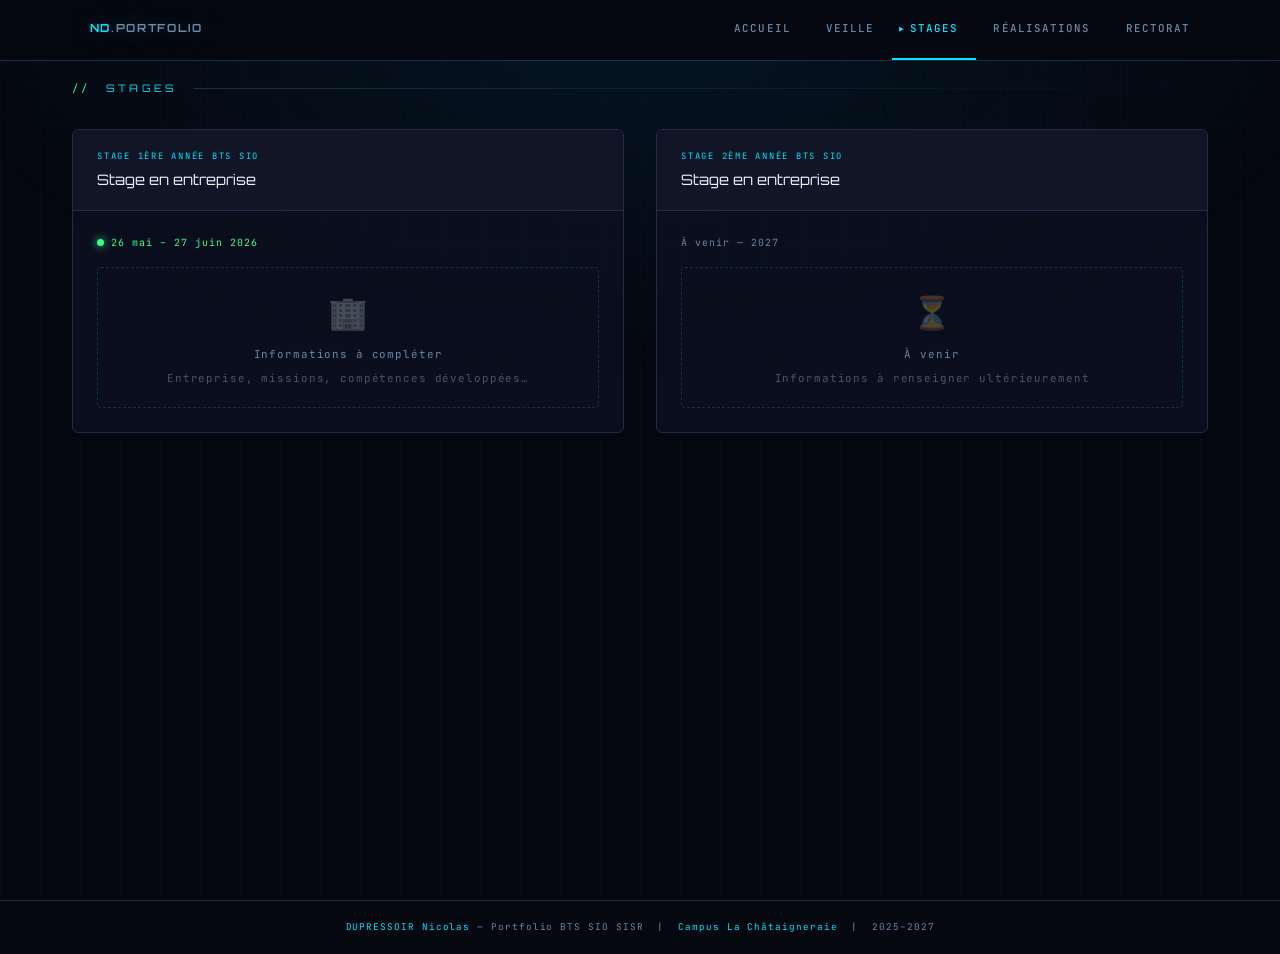
==== html/stages.html @ 217dfc8f "Premier dépôt du portfolio" ====
<!DOCTYPE html>
<html lang="fr">
<head>
<meta charset="UTF-8" />
<meta name="viewport" content="width=device-width, initial-scale=1.0" />
<title>Stages — DUPRESSOIR Nicolas · Portfolio BTS SIO SISR</title>
<link rel="preconnect" href="https://fonts.googleapis.com" />
<link rel="preconnect" href="https://fonts.gstatic.com" crossorigin />
<link href="https://fonts.googleapis.com/css2?family=Orbitron:wght@400;600;700;900&family=JetBrains+Mono:wght@300;400;500;700&family=Rajdhani:wght@300;400;500;600;700&display=swap" rel="stylesheet" />
<link rel="stylesheet" href="../style/style.css" />
</head>
<body>
<div class="scanlines"></div>

<!-- ══════════════ NAVBAR ══════════════ -->
<nav>
  <div class="nav-inner">
    <a href="accueil.html" class="nav-logo">ND<span>.portfolio</span></a>
    <a href="accueil.html">Accueil</a>
    <a href="veille.html">Veille</a>
    <a href="stages.html" class="active">Stages</a>
    <a href="realisations.html">Réalisations</a>
    <a href="rectorat.html">Rectorat</a>
  </div>
</nav>

<!-- ════════════════════════════════════════
     PAGE : STAGES
════════════════════════════════════════ -->
<section class="page active" id="stages">
<div class="container">
  <div class="section-title">Stages</div>

  <div class="stages-grid">
    <!-- Stage 1 -->
    <div class="stage-card">
      <div class="stage-header">
        <div class="stage-num">Stage 1ère année BTS SIO</div>
        <div class="stage-title">Stage en entreprise</div>
      </div>
      <div class="stage-body">
        <div class="stage-period"><span class="dot green"></span> 26 mai – 27 juin 2026</div>
        <div class="placeholder-block">
          <div class="ph-icon">🏢</div>
          <p>Informations à compléter</p>
          <p style="margin-top:.4rem;opacity:.6">Entreprise, missions, compétences développées…</p>
        </div>
      </div>
    </div>

    <!-- Stage 2 -->
    <div class="stage-card">
      <div class="stage-header">
        <div class="stage-num">Stage 2ème année BTS SIO</div>
        <div class="stage-title">Stage en entreprise</div>
      </div>
      <div class="stage-body">
        <div class="stage-period" style="color:var(--txt2)">À venir — 2027</div>
        <div class="placeholder-block">
          <div class="ph-icon">⏳</div>
          <p>À venir</p>
          <p style="margin-top:.4rem;opacity:.6">Informations à renseigner ultérieurement</p>
        </div>
      </div>
    </div>
  </div>
</div>
</section>

<!-- FOOTER -->
<footer>
  <span>DUPRESSOIR Nicolas</span> — Portfolio BTS SIO SISR &nbsp;|&nbsp; <span>Campus La Châtaigneraie</span> &nbsp;|&nbsp; 2025–2027
</footer>
</body>
</html>
---- style/style.css ----
/* ─────────────── TOKENS ─────────────── */
:root {
  --bg:        #060810;
  --bg2:       #0b0e1a;
  --bg3:       #111526;
  --panel:     #0d1120cc;
  --border:    #1e2d4a;
  --cyan:      #00e5ff;
  --cyan-dim:  #00a8bb;
  --green:     #39ff89;
  --green-dim: #1d9950;
  --red:       #ff2d55;
  --txt:       #b8cce0;
  --txt2:      #6a88a8;
  --txt-hi:    #e8f4ff;
  --font-title: 'Orbitron', monospace;
  --font-mono:  'JetBrains Mono', monospace;
  --font-body:  'Rajdhani', sans-serif;
  --glow-cyan: 0 0 20px rgba(0,229,255,0.35), 0 0 60px rgba(0,229,255,0.12);
  --glow-green: 0 0 20px rgba(57,255,137,0.35), 0 0 60px rgba(57,255,137,0.10);
}

/* ─────────────── RESET ─────────────── */
*, *::before, *::after { box-sizing: border-box; margin: 0; padding: 0; }
html { scroll-behavior: smooth; }
body {
  font-family: var(--font-body);
  background: var(--bg);
  color: var(--txt);
  min-height: 100vh;
  overflow-x: hidden;
  font-size: 16px;
  line-height: 1.6;
}

/* ─────────────── GLOBAL GRID BG ─────────────── */
body::before {
  content: '';
  position: fixed;
  inset: 0;
  background-image:
    linear-gradient(rgba(0,229,255,0.025) 1px, transparent 1px),
    linear-gradient(90deg, rgba(0,229,255,0.025) 1px, transparent 1px);
  background-size: 40px 40px;
  pointer-events: none;
  z-index: 0;
}
body::after {
  content: '';
  position: fixed;
  inset: 0;
  background: radial-gradient(ellipse 80% 60% at 50% 0%, rgba(0,100,150,0.15) 0%, transparent 70%);
  pointer-events: none;
  z-index: 0;
}

/* ─────────────── SCANLINES ─────────────── */
.scanlines {
  position: fixed;
  inset: 0;
  background: repeating-linear-gradient(
    0deg,
    transparent,
    transparent 2px,
    rgba(0,0,0,0.03) 2px,
    rgba(0,0,0,0.03) 4px
  );
  pointer-events: none;
  z-index: 1;
}

/* ─────────────── NAVBAR ─────────────── */
nav {
  position: fixed;
  top: 0;
  left: 0;
  right: 0;
  z-index: 100;
  background: rgba(6,8,16,0.92);
  border-bottom: 1px solid var(--border);
  backdrop-filter: blur(12px);
}
.nav-inner {
  max-width: 1200px;
  margin: 0 auto;
  padding: 0 2rem;
  display: flex;
  align-items: center;
  gap: 0;
  height: 60px;
}
.nav-logo {
  font-family: var(--font-title);
  font-size: .7rem;
  font-weight: 700;
  color: var(--cyan);
  letter-spacing: .15em;
  text-transform: uppercase;
  margin-right: auto;
  text-shadow: var(--glow-cyan);
}
.nav-logo span { color: var(--txt2); }
nav a {
  font-family: var(--font-mono);
  font-size: .68rem;
  font-weight: 500;
  color: var(--txt2);
  text-decoration: none;
  letter-spacing: .1em;
  text-transform: uppercase;
  padding: 0 1.1rem;
  height: 60px;
  display: flex;
  align-items: center;
  border-bottom: 2px solid transparent;
  transition: color .2s, border-color .2s;
  position: relative;
}
nav a:hover, nav a.active {
  color: var(--cyan);
  border-bottom-color: var(--cyan);
}
nav a.active::before {
  content: '▶';
  font-size: .5rem;
  position: absolute;
  left: .4rem;
  color: var(--cyan);
}

/* ─────────────── PAGE SECTIONS ─────────────── */
.page {
  display: none;
  min-height: 100vh;
  padding: 80px 0 60px;
  position: relative;
  z-index: 2;
}
.page.active { display: block; }

.container {
  max-width: 1200px;
  margin: 0 auto;
  padding: 0 2rem;
}

/* ─────────────── SECTION TITLES ─────────────── */
.section-title {
  font-family: var(--font-title);
  font-size: .65rem;
  letter-spacing: .3em;
  text-transform: uppercase;
  color: var(--cyan);
  margin-bottom: 2rem;
  display: flex;
  align-items: center;
  gap: 1rem;
}
.section-title::before { content: '//'; color: var(--green); font-family: var(--font-mono); }
.section-title::after  { content: ''; flex: 1; height: 1px; background: linear-gradient(90deg, var(--border), transparent); }

/* ─────────────── PANEL / CARD ─────────────── */
.panel {
  background: var(--panel);
  border: 1px solid var(--border);
  border-radius: 6px;
  padding: 1.8rem;
  position: relative;
  overflow: hidden;
}
.panel::before {
  content: '';
  position: absolute;
  inset: 0;
  background: linear-gradient(135deg, rgba(0,229,255,0.03) 0%, transparent 60%);
  pointer-events: none;
}
.panel-accent {
  border-color: var(--cyan-dim);
  box-shadow: 0 0 30px rgba(0,229,255,0.06);
}

/* ─────────────── TAG / BADGE ─────────────── */
.tag {
  display: inline-flex;
  align-items: center;
  gap: .4rem;
  font-family: var(--font-mono);
  font-size: .62rem;
  font-weight: 500;
  color: var(--cyan);
  background: rgba(0,229,255,0.08);
  border: 1px solid rgba(0,229,255,0.25);
  border-radius: 3px;
  padding: .2rem .55rem;
  letter-spacing: .06em;
  text-transform: uppercase;
}
.tag.green { color: var(--green); background: rgba(57,255,137,0.06); border-color: rgba(57,255,137,0.25); }
.tag.red   { color: var(--red);   background: rgba(255,45,85,0.06);  border-color: rgba(255,45,85,0.25); }

/* ─────────────── STATUS DOT ─────────────── */
.dot { width: 7px; height: 7px; border-radius: 50%; display: inline-block; }
.dot.green { background: var(--green); box-shadow: 0 0 8px var(--green); }
.dot.cyan  { background: var(--cyan);  box-shadow: 0 0 8px var(--cyan); }
.dot.red   { background: var(--red);   box-shadow: 0 0 8px var(--red); }

/* ═══════════════════════════════════════════════
   PAGE : ACCUEIL
═══════════════════════════════════════════════ */
.hero {
  display: grid;
  grid-template-columns: 240px 1fr;
  gap: 3rem;
  align-items: start;
  margin-top: 2.5rem;
}

/* --- photo --- */
.hero-photo-wrap {
  display: flex;
  flex-direction: column;
  align-items: center;
  gap: 1.2rem;
}
.photo-frame {
  position: relative;
  width: 180px;
  height: 220px;
}
.photo-frame img {
  width: 100%;
  height: 100%;
  object-fit: cover;
  border-radius: 4px;
  display: block;
}
.photo-frame::before {
  content: '';
  position: absolute;
  inset: -3px;
  border: 2px solid var(--cyan);
  border-radius: 6px;
  box-shadow: var(--glow-cyan);
  pointer-events: none;
}
.photo-frame::after {
  content: '';
  position: absolute;
  top: 8px; left: 8px;
  right: -8px; bottom: -8px;
  border: 1px solid rgba(0,229,255,0.2);
  border-radius: 6px;
  pointer-events: none;
}
.photo-status {
  display: flex;
  align-items: center;
  gap: .5rem;
  font-family: var(--font-mono);
  font-size: .6rem;
  color: var(--green);
  letter-spacing: .1em;
}
.contact-block {
  width: 100%;
  background: var(--bg3);
  border: 1px solid var(--border);
  border-radius: 4px;
  padding: 1rem;
}
.contact-block p {
  font-family: var(--font-mono);
  font-size: .62rem;
  color: var(--txt2);
  margin-bottom: .4rem;
  display: flex;
  align-items: center;
  gap: .5rem;
}
.contact-block p a { color: var(--cyan); text-decoration: none; word-break: break-all; }
.contact-block p a:hover { text-shadow: var(--glow-cyan); }
.contact-icon { color: var(--cyan); font-size: .75rem; }

/* --- hero right --- */
.hero-right {}
.hero-name {
  font-family: var(--font-title);
  font-size: 2.8rem;
  font-weight: 900;
  color: var(--txt-hi);
  letter-spacing: .04em;
  line-height: 1;
  margin-bottom: .4rem;
}
.hero-name span { color: var(--cyan); text-shadow: var(--glow-cyan); }
.hero-sub {
  font-family: var(--font-mono);
  font-size: .75rem;
  color: var(--green);
  letter-spacing: .2em;
  text-transform: uppercase;
  margin-bottom: 1.5rem;
}
.hero-sub::before { content: '> '; color: var(--cyan); }

/* --- skills grid --- */
.skills-grid {
  display: grid;
  grid-template-columns: repeat(2, 1fr);
  gap: .7rem;
  margin-top: 1rem;
}
.skill-item {
  display: flex;
  align-items: center;
  gap: .75rem;
  font-family: var(--font-mono);
  font-size: .68rem;
  color: var(--txt);
  background: var(--bg3);
  border: 1px solid var(--border);
  border-radius: 4px;
  padding: .65rem .9rem;
  transition: border-color .2s, color .2s;
}
.skill-item:hover { border-color: var(--cyan-dim); color: var(--txt-hi); }
.skill-icon { font-size: 1rem; flex-shrink: 0; }

/* --- diplomes --- */
.diplome-row {
  display: flex;
  align-items: flex-start;
  gap: 1rem;
  padding: .9rem 0;
  border-bottom: 1px solid var(--border);
}
.diplome-row:last-child { border-bottom: none; }
.diplome-year {
  font-family: var(--font-mono);
  font-size: .62rem;
  color: var(--cyan);
  min-width: 50px;
  padding-top: .1rem;
}
.diplome-name { font-size: 1rem; font-weight: 600; color: var(--txt-hi); }
.diplome-detail { font-size: .8rem; color: var(--txt2); margin-top: .1rem; font-family: var(--font-mono); font-size: .6rem; }

/* --- formation timeline --- */
.timeline { position: relative; padding-left: 2rem; margin-top: .5rem; }
.timeline::before {
  content: '';
  position: absolute;
  left: 7px; top: 0; bottom: 0;
  width: 1px;
  background: linear-gradient(180deg, var(--cyan), var(--border));
}
.timeline-item {
  position: relative;
  margin-bottom: 2rem;
}
.timeline-item::before {
  content: '';
  position: absolute;
  left: -1.82rem;
  top: .4rem;
  width: 10px;
  height: 10px;
  border-radius: 50%;
  background: var(--cyan);
  box-shadow: 0 0 10px var(--cyan);
  border: 2px solid var(--bg);
}
.timeline-date {
  font-family: var(--font-mono);
  font-size: .6rem;
  color: var(--cyan);
  letter-spacing: .1em;
  margin-bottom: .2rem;
}
.timeline-title { font-size: 1.05rem; font-weight: 700; color: var(--txt-hi); }
.timeline-school {
  font-family: var(--font-mono);
  font-size: .62rem;
  color: var(--green);
  letter-spacing: .1em;
  text-transform: uppercase;
  margin: .15rem 0 .3rem;
}
.timeline-desc { font-size: .9rem; color: var(--txt2); }

/* --- expériences --- */
.exp-grid {
  display: grid;
  grid-template-columns: 1fr 1fr;
  gap: 1rem;
}
.exp-card {
  background: var(--bg3);
  border: 1px solid var(--border);
  border-radius: 5px;
  padding: 1.1rem 1.2rem;
  transition: border-color .2s;
}
.exp-card:hover { border-color: var(--cyan-dim); }
.exp-card.highlight { border-color: var(--green-dim); }
.exp-year {
  font-family: var(--font-mono);
  font-size: .58rem;
  color: var(--cyan);
  letter-spacing: .12em;
  margin-bottom: .3rem;
}
.exp-title { font-size: .95rem; font-weight: 700; color: var(--txt-hi); line-height: 1.3; }
.exp-org { font-family: var(--font-mono); font-size: .6rem; color: var(--green); letter-spacing: .1em; text-transform: uppercase; margin: .2rem 0 .4rem; }
.exp-desc { font-size: .85rem; color: var(--txt2); }

/* ═══════════════════════════════════════════════
   PAGE : VEILLE
═══════════════════════════════════════════════ */
.veille-intro { margin-bottom: 2rem; }
.veille-intro p { font-size: .95rem; color: var(--txt2); max-width: 700px; }
.veille-subject {
  font-family: var(--font-mono);
  font-size: .65rem;
  letter-spacing: .15em;
  color: var(--green);
  text-transform: uppercase;
  margin-bottom: .4rem;
}
.veille-subject span { color: var(--txt2); }
.veille-grid {
  display: grid;
  grid-template-columns: repeat(2, 1fr);
  gap: 1.5rem;
  margin-top: 1.5rem;
}
.month-block {}
.month-label {
  font-family: var(--font-mono);
  font-size: .6rem;
  color: var(--cyan);
  letter-spacing: .2em;
  text-transform: uppercase;
  margin-bottom: .7rem;
  padding-bottom: .4rem;
  border-bottom: 1px solid var(--border);
}
.news-slot {
  background: var(--bg3);
  border: 1px dashed var(--border);
  border-radius: 4px;
  padding: .9rem 1rem;
  margin-bottom: .6rem;
  display: flex;
  align-items: center;
  gap: .8rem;
  cursor: pointer;
  transition: border-color .2s, background .2s;
  text-decoration: none;
}
.news-slot:hover { border-color: var(--cyan-dim); background: rgba(0,229,255,0.04); }
.news-slot.empty { opacity: .35; cursor: default; }
.news-slot.empty:hover { border-color: var(--border); background: var(--bg3); }
.news-num {
  font-family: var(--font-mono);
  font-size: .55rem;
  color: var(--cyan);
  min-width: 20px;
}
.news-title { font-size: .88rem; color: var(--txt-hi); font-weight: 600; flex: 1; }
.news-arrow { color: var(--cyan-dim); font-size: .7rem; }

/* ═══════════════════════════════════════════════
   PAGE : STAGES
═══════════════════════════════════════════════ */
.stages-grid {
  display: grid;
  grid-template-columns: repeat(2, 1fr);
  gap: 2rem;
  margin-top: 1.5rem;
}
.stage-card {
  background: var(--panel);
  border: 1px solid var(--border);
  border-radius: 6px;
  overflow: hidden;
  position: relative;
}
.stage-header {
  background: var(--bg3);
  border-bottom: 1px solid var(--border);
  padding: 1.2rem 1.5rem;
}
.stage-num {
  font-family: var(--font-mono);
  font-size: .55rem;
  color: var(--cyan);
  letter-spacing: .2em;
  text-transform: uppercase;
  margin-bottom: .3rem;
}
.stage-title { font-family: var(--font-title); font-size: .9rem; color: var(--txt-hi); }
.stage-body { padding: 1.5rem; }
.stage-period {
  font-family: var(--font-mono);
  font-size: .62rem;
  color: var(--green);
  letter-spacing: .1em;
  margin-bottom: 1rem;
}
.placeholder-block {
  border: 1px dashed rgba(0,229,255,0.18);
  border-radius: 4px;
  padding: 1.2rem;
  text-align: center;
  color: var(--txt2);
  font-family: var(--font-mono);
  font-size: .68rem;
  letter-spacing: .08em;
}
.placeholder-block .ph-icon { font-size: 2rem; margin-bottom: .5rem; opacity: .3; }

/* ═══════════════════════════════════════════════
   PAGE : RÉALISATIONS
═══════════════════════════════════════════════ */
.real-grid {
  display: grid;
  grid-template-columns: repeat(3, 1fr);
  gap: 1.5rem;
  margin-top: 1.5rem;
}
.real-card {
  background: var(--panel);
  border: 1px solid var(--border);
  border-radius: 6px;
  overflow: hidden;
  cursor: pointer;
  transition: border-color .25s, transform .25s;
  position: relative;
}
.real-card:hover { border-color: var(--cyan-dim); transform: translateY(-4px); }
.real-card.empty { opacity: .45; cursor: default; }
.real-card.empty:hover { transform: none; border-color: var(--border); }
.real-img {
  width: 100%;
  height: 140px;
  object-fit: cover;
  background: var(--bg3);
  display: flex;
  align-items: center;
  justify-content: center;
  color: var(--txt2);
  font-family: var(--font-mono);
  font-size: .65rem;
  letter-spacing: .1em;
}
.real-img img { width: 100%; height: 100%; object-fit: cover; }
.real-body { padding: 1rem 1.1rem; }
.real-stage {
  font-family: var(--font-mono);
  font-size: .55rem;
  color: var(--cyan);
  letter-spacing: .15em;
  text-transform: uppercase;
  margin-bottom: .3rem;
}
.real-title { font-size: .95rem; font-weight: 700; color: var(--txt-hi); margin-bottom: .3rem; }
.real-desc { font-size: .8rem; color: var(--txt2); margin-bottom: .7rem; }
.real-date { font-family: var(--font-mono); font-size: .55rem; color: var(--txt2); }
.real-btn {
  display: inline-flex;
  align-items: center;
  gap: .4rem;
  font-family: var(--font-mono);
  font-size: .6rem;
  color: var(--cyan);
  text-decoration: none;
  letter-spacing: .08em;
  border: 1px solid rgba(0,229,255,0.25);
  border-radius: 3px;
  padding: .3rem .7rem;
  margin-top: .6rem;
  transition: background .2s;
}
.real-btn:hover { background: rgba(0,229,255,0.08); }

/* ─── Modal réalisation ─── */
.modal-overlay {
  display: none;
  position: fixed;
  inset: 0;
  background: rgba(6,8,16,0.92);
  z-index: 200;
  align-items: flex-start;
  justify-content: center;
  padding: 5rem 1rem 2rem;
  overflow-y: auto;
}
.modal-overlay.open { display: flex; }
.modal-box {
  background: var(--bg2);
  border: 1px solid var(--cyan-dim);
  border-radius: 8px;
  width: 100%;
  max-width: 750px;
  box-shadow: var(--glow-cyan);
  padding: 2rem;
  position: relative;
}
.modal-close {
  position: absolute;
  top: 1rem; right: 1rem;
  background: none;
  border: 1px solid var(--border);
  color: var(--txt2);
  font-family: var(--font-mono);
  font-size: .65rem;
  padding: .3rem .7rem;
  cursor: pointer;
  border-radius: 3px;
  letter-spacing: .1em;
}
.modal-close:hover { color: var(--red); border-color: var(--red); }
.modal-title { font-family: var(--font-title); font-size: 1.2rem; color: var(--txt-hi); margin-bottom: .5rem; }
.modal-img { width: 100%; border-radius: 4px; margin: 1rem 0; border: 1px solid var(--border); }
.modal-section-label {
  font-family: var(--font-mono);
  font-size: .6rem;
  letter-spacing: .2em;
  color: var(--cyan);
  text-transform: uppercase;
  margin: 1rem 0 .4rem;
}
.comp-list { list-style: none; }
.comp-list li {
  font-family: var(--font-mono);
  font-size: .68rem;
  color: var(--txt);
  padding: .4rem 0 .4rem .9rem;
  border-bottom: 1px solid var(--border);
  position: relative;
}
.comp-list li::before { content: '▸'; position: absolute; left: 0; color: var(--green); }
.comp-list li span { color: var(--cyan); }
.tech-list { display: flex; gap: .5rem; flex-wrap: wrap; margin-top: .4rem; }

/* ═══════════════════════════════════════════════
   PAGE : RECTORAT
═══════════════════════════════════════════════ */
.rectorat-tabs {
  display: flex;
  gap: 0;
  border-bottom: 1px solid var(--border);
  margin-bottom: 2rem;
}
.rtab {
  font-family: var(--font-mono);
  font-size: .65rem;
  letter-spacing: .12em;
  text-transform: uppercase;
  color: var(--txt2);
  padding: .8rem 1.5rem;
  cursor: pointer;
  border-bottom: 2px solid transparent;
  transition: color .2s, border-color .2s;
  background: none;
  border-top: none;
  border-left: none;
  border-right: none;
}
.rtab:hover { color: var(--cyan); }
.rtab.active { color: var(--cyan); border-bottom-color: var(--cyan); }
.rtab-content { display: none; }
.rtab-content.active { display: block; }

/* Certif grid */
.certif-grid {
  display: grid;
  grid-template-columns: repeat(3, 1fr);
  gap: 1rem;
  margin-top: 1.5rem;
}
.certif-card {
  background: var(--bg3);
  border: 1px solid var(--border);
  border-radius: 5px;
  overflow: hidden;
  cursor: pointer;
  transition: border-color .2s, transform .2s;
}
.certif-card:hover { border-color: var(--green-dim); transform: translateY(-3px); }
.certif-preview {
  width: 100%;
  height: 110px;
  overflow: hidden;
  background: var(--bg);
  display: flex;
  align-items: flex-start;
  justify-content: center;
}
.certif-preview img { width: 100%; object-fit: cover; object-position: top; }
.certif-info { padding: .8rem 1rem; }
.certif-mod { font-family: var(--font-mono); font-size: .55rem; color: var(--cyan); letter-spacing: .12em; text-transform: uppercase; margin-bottom: .2rem; }
.certif-name { font-size: .88rem; font-weight: 600; color: var(--txt-hi); margin-bottom: .4rem; }
.certif-score {
  font-family: var(--font-mono);
  font-size: .65rem;
  font-weight: 700;
}
.certif-score.perfect { color: var(--green); }
.certif-score.high    { color: var(--cyan); }

.pj-list { margin-top: 1rem; display: flex; flex-direction: column; gap: .7rem; }
.pj-item {
  display: flex;
  align-items: center;
  gap: 1rem;
  background: var(--bg3);
  border: 1px solid var(--border);
  border-radius: 4px;
  padding: .9rem 1.2rem;
  text-decoration: none;
  color: var(--txt);
  transition: border-color .2s;
}
.pj-item:hover { border-color: var(--cyan-dim); color: var(--txt-hi); }
.pj-icon { font-size: 1.3rem; color: var(--cyan); }
.pj-name { font-weight: 600; font-size: .95rem; flex: 1; }
.pj-size { font-family: var(--font-mono); font-size: .6rem; color: var(--txt2); }

/* lightbox */
.lb-overlay {
  display: none;
  position: fixed;
  inset: 0;
  background: rgba(0,0,0,0.92);
  z-index: 300;
  align-items: center;
  justify-content: center;
  cursor: zoom-out;
}
.lb-overlay.open { display: flex; }
.lb-overlay img { max-width: 92vw; max-height: 90vh; border-radius: 4px; border: 1px solid var(--border); }

/* coming soon */
.coming-soon {
  text-align: center;
  padding: 5rem 2rem;
  border: 1px dashed var(--border);
  border-radius: 6px;
}
.coming-soon .cs-icon { font-size: 3rem; margin-bottom: 1rem; opacity: .3; }
.coming-soon p {
  font-family: var(--font-mono);
  font-size: .7rem;
  letter-spacing: .15em;
  color: var(--txt2);
  text-transform: uppercase;
}

/* ─────────────── FOOTER ─────────────── */
footer {
  position: relative;
  z-index: 2;
  border-top: 1px solid var(--border);
  padding: 1.2rem 2rem;
  text-align: center;
  font-family: var(--font-mono);
  font-size: .58rem;
  color: var(--txt2);
  letter-spacing: .1em;
}
footer span { color: var(--cyan); }

/* ─────────────── UTILITY ─────────────── */
.mt1 { margin-top: 1rem; }
.mt2 { margin-top: 2rem; }
.mt3 { margin-top: 3rem; }
.flex { display: flex; }
.gap1 { gap: 1rem; }
.items-start { align-items: flex-start; }
.wrap { flex-wrap: wrap; }

/* ─────────────── RESPONSIVE ─────────────── */
@media (max-width: 900px) {
  .hero { grid-template-columns: 1fr; }
  .hero-photo-wrap { flex-direction: row; align-items: flex-start; }
  .photo-frame { width: 120px; height: 150px; }
  .exp-grid, .stages-grid, .certif-grid { grid-template-columns: 1fr; }
  .real-grid { grid-template-columns: repeat(2, 1fr); }
  .veille-grid { grid-template-columns: 1fr; }
  .skills-grid { grid-template-columns: 1fr; }
}
@media (max-width: 600px) {
  .real-grid { grid-template-columns: 1fr; }
  nav a { padding: 0 .6rem; font-size: .58rem; }
  .hero-name { font-size: 1.8rem; }
}

/* ─────────────── ANIMATIONS ─────────────── */
@keyframes fadeUp {
  from { opacity: 0; transform: translateY(18px); }
  to   { opacity: 1; transform: translateY(0); }
}
.page.active > .container > * {
  animation: fadeUp .45s ease both;
}
.page.active > .container > *:nth-child(2) { animation-delay: .07s; }
.page.active > .container > *:nth-child(3) { animation-delay: .14s; }
.page.active > .container > *:nth-child(4) { animation-delay: .21s; }
.page.active > .container > *:nth-child(5) { animation-delay: .28s; }
.page.active > .container > *:nth-child(6) { animation-delay: .35s; }
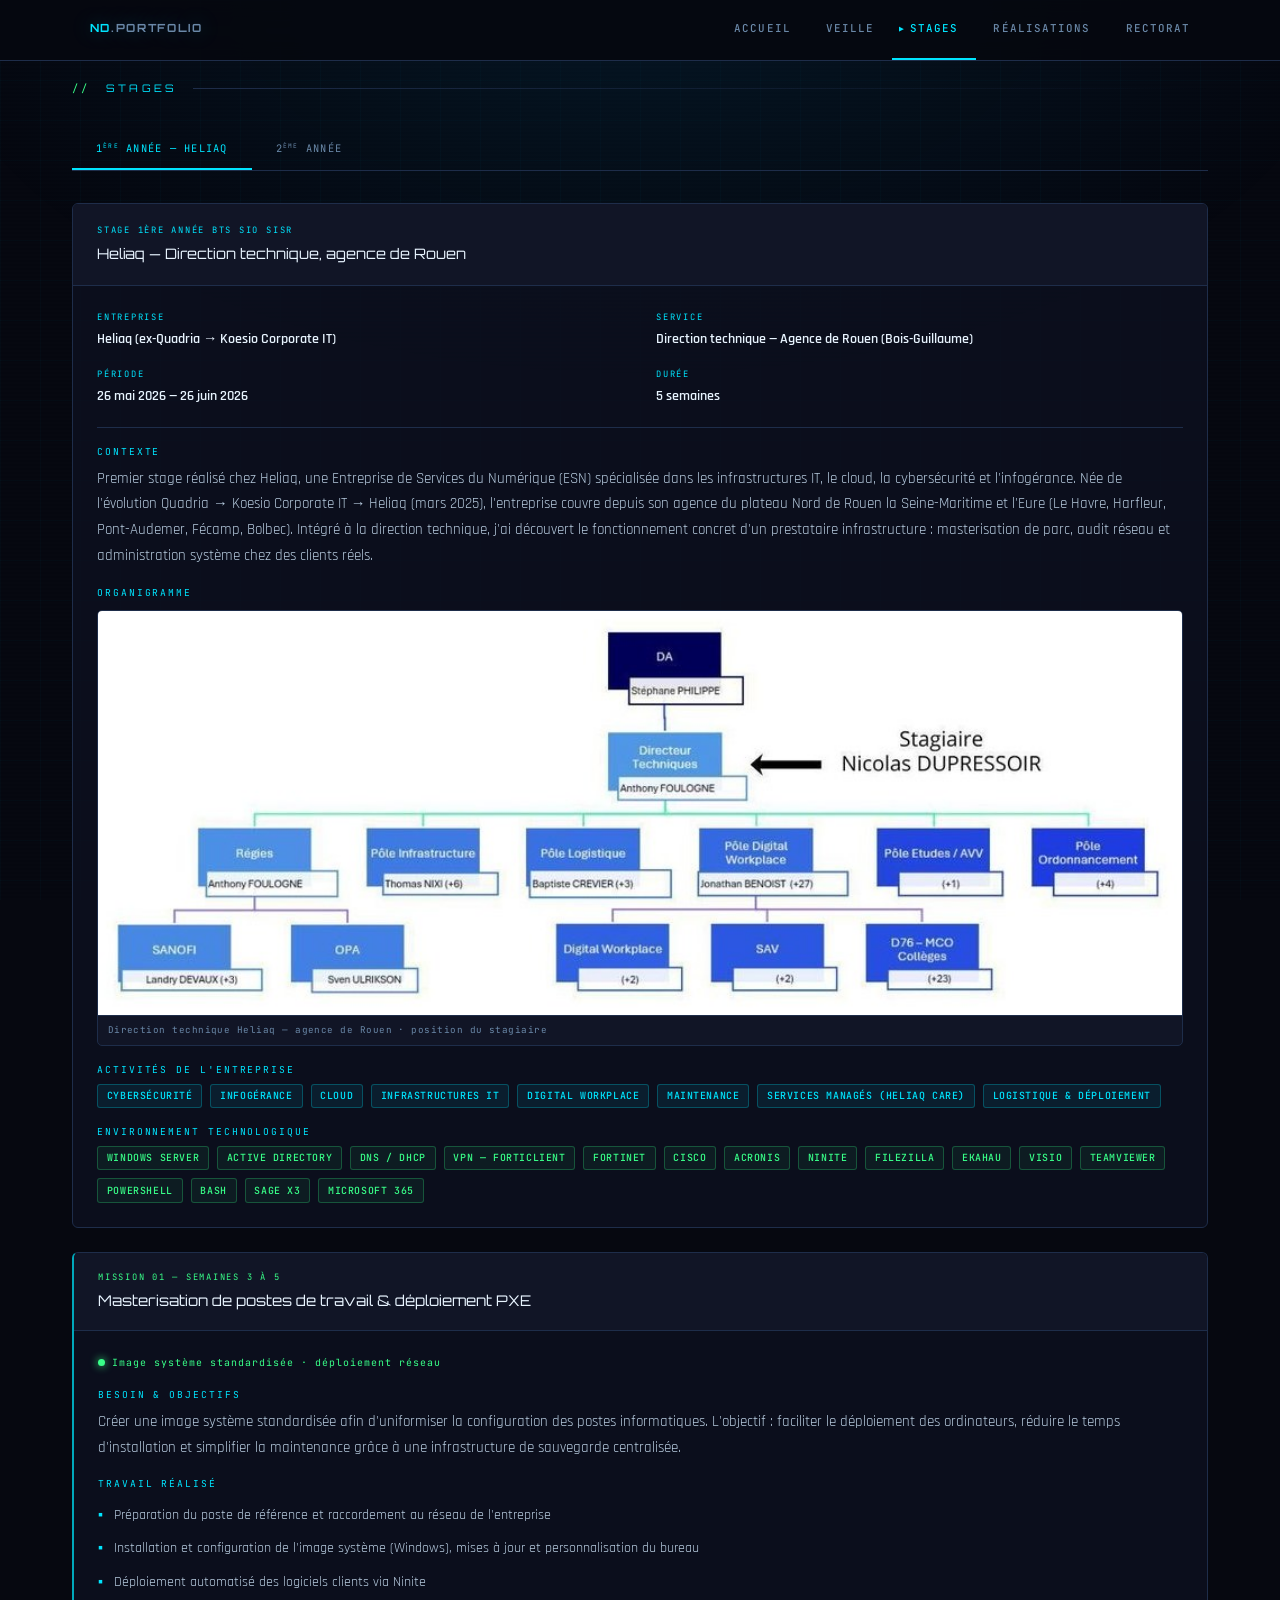
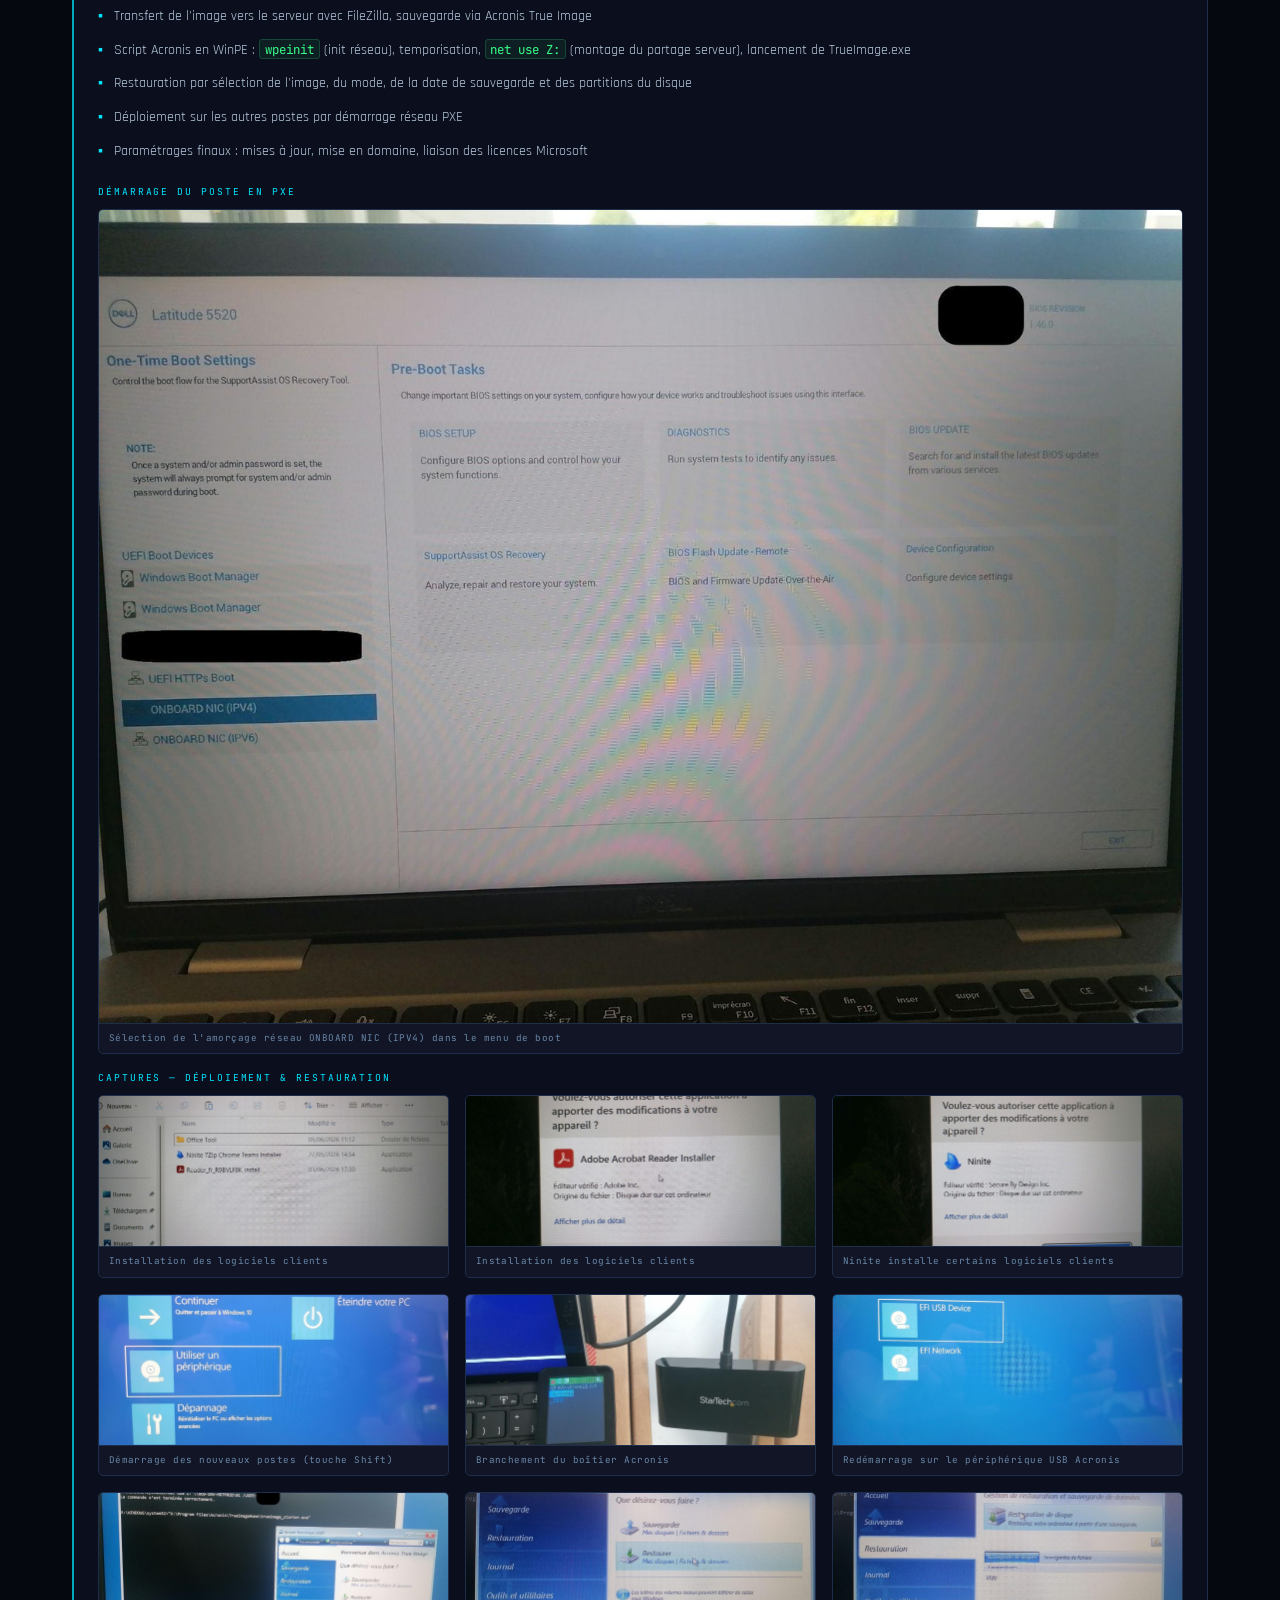
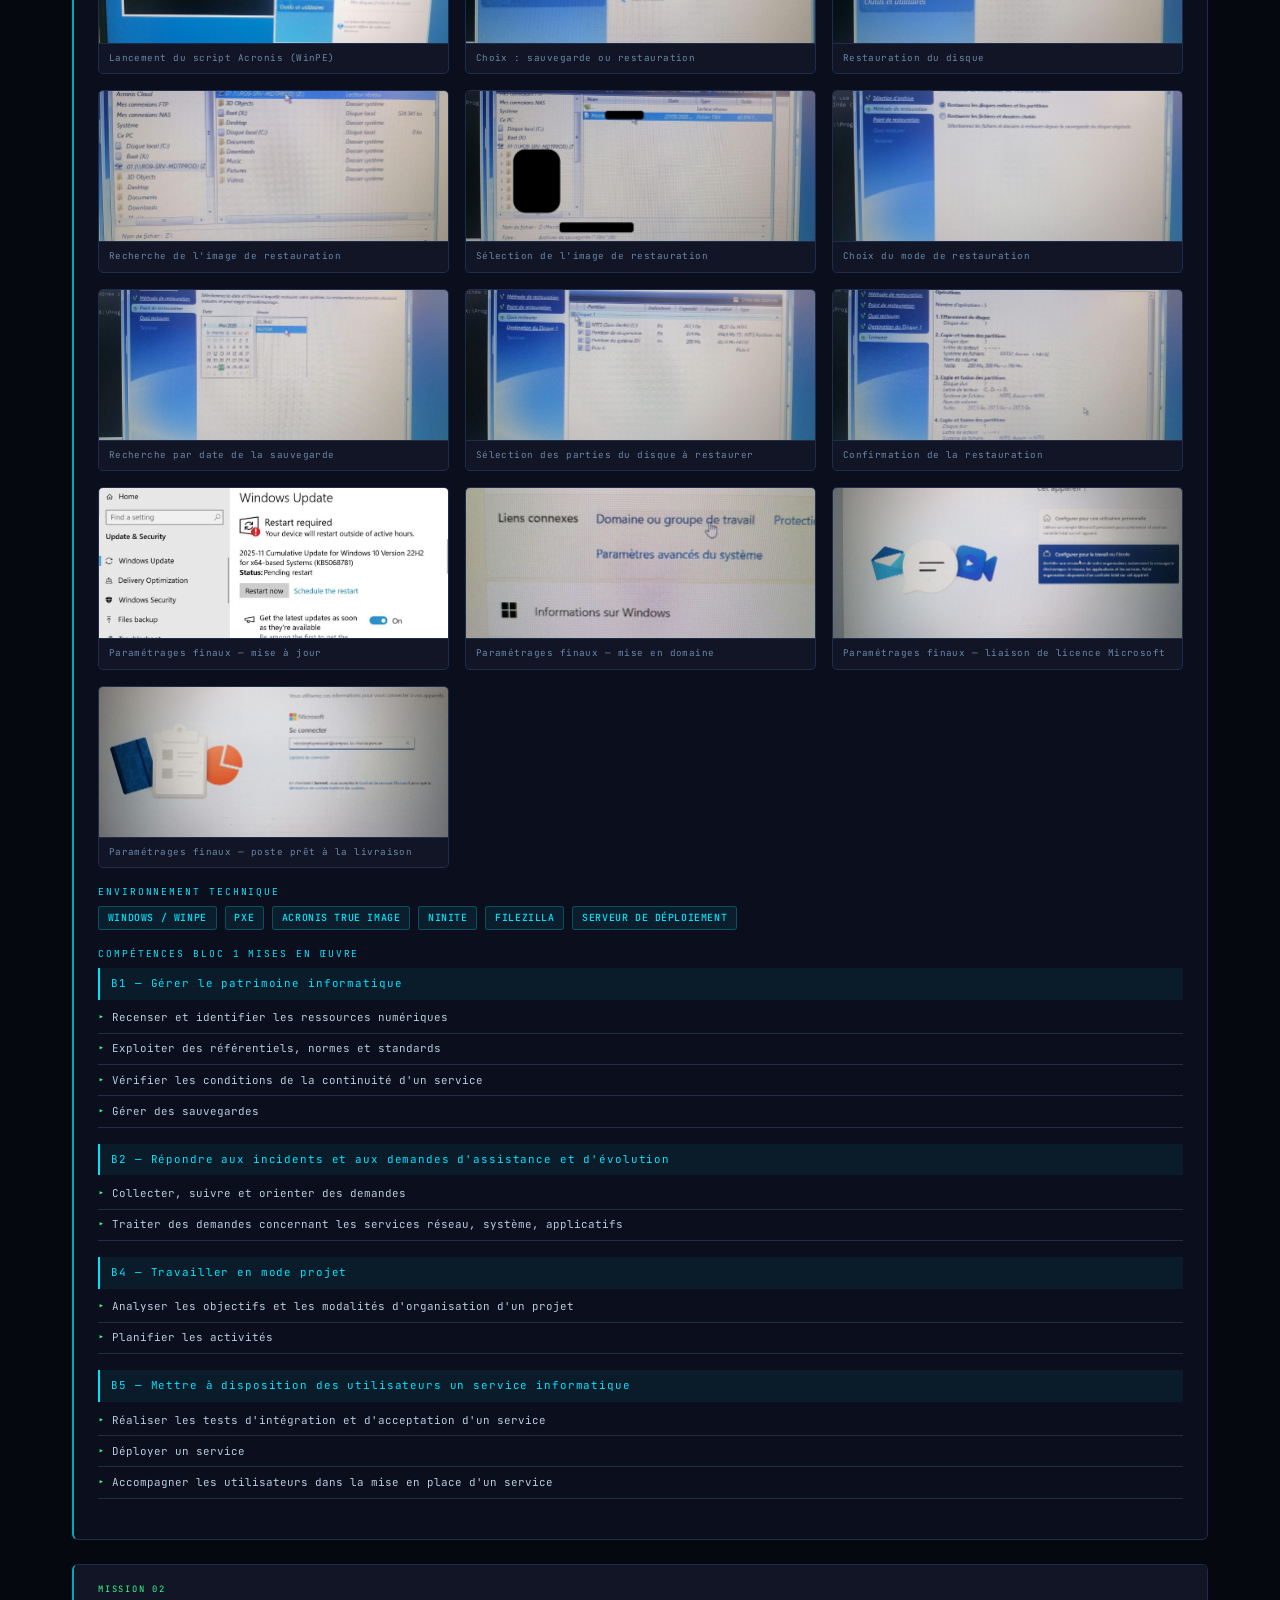
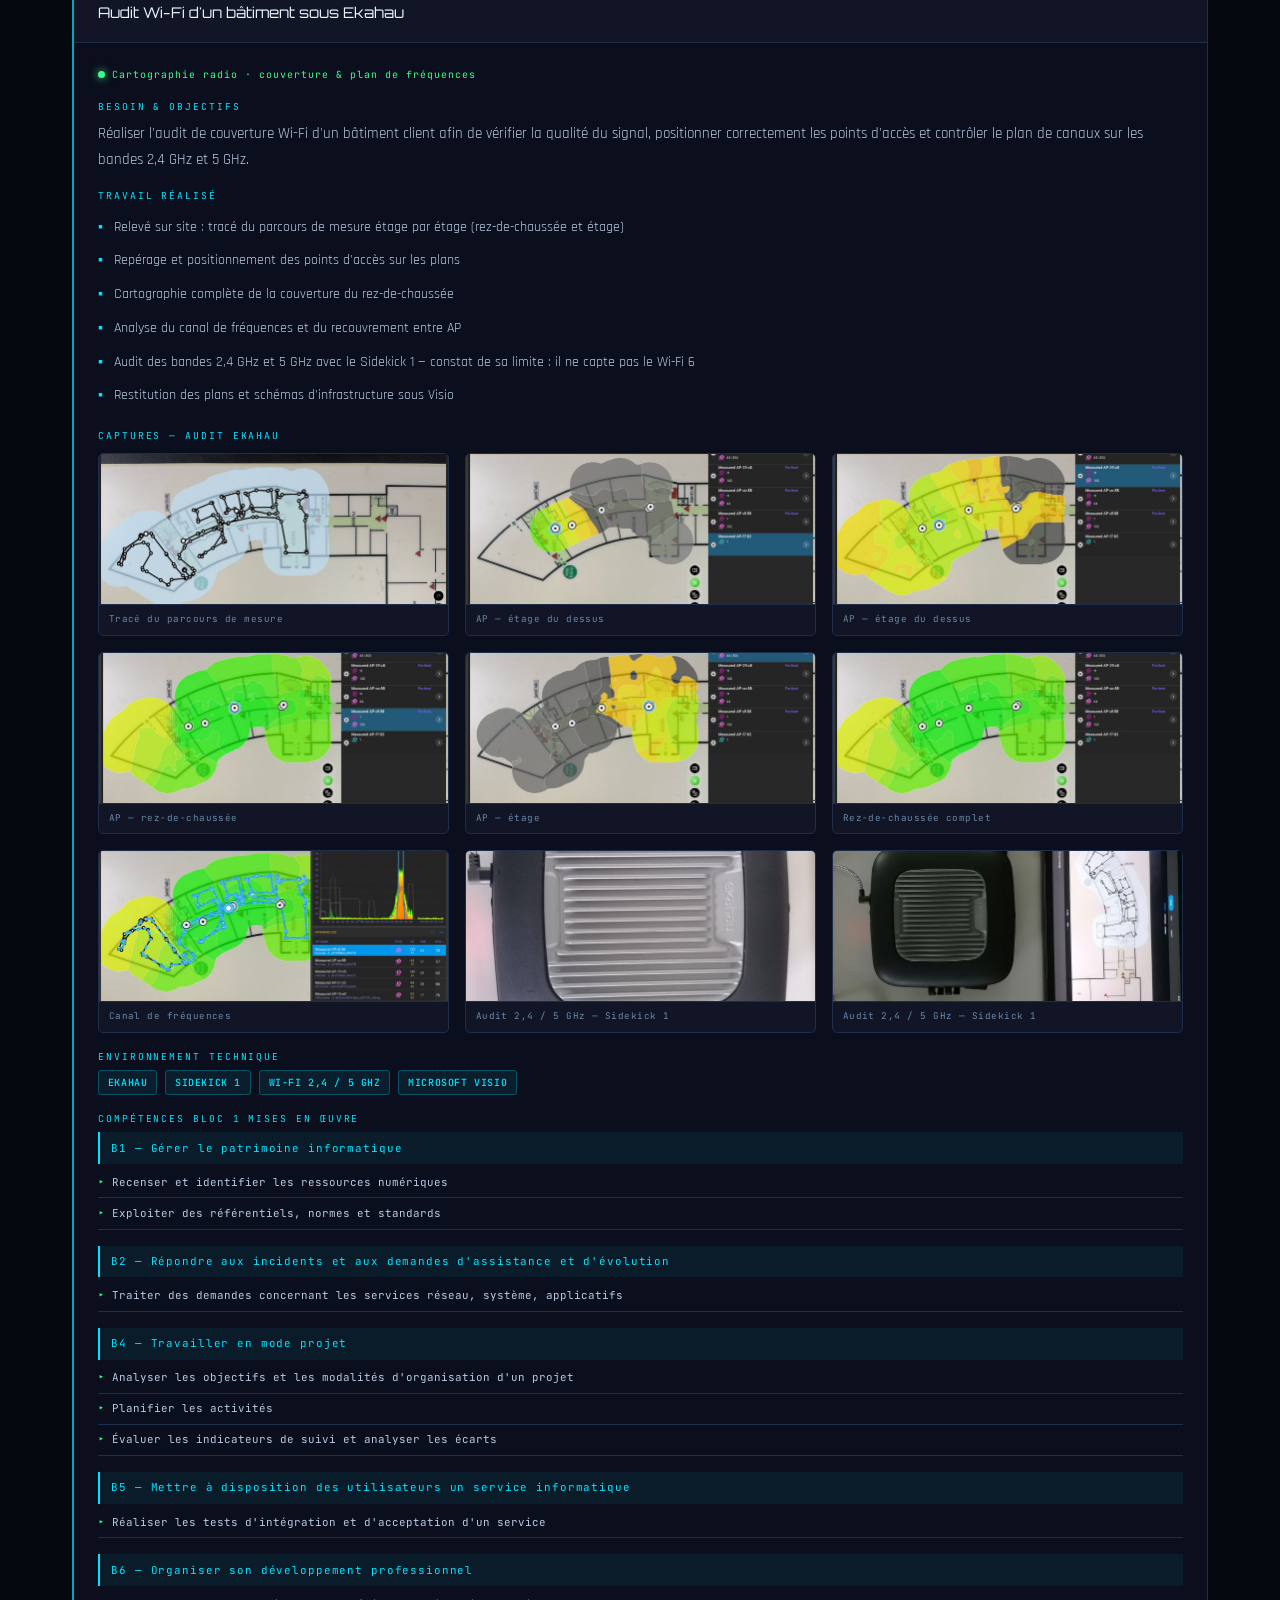
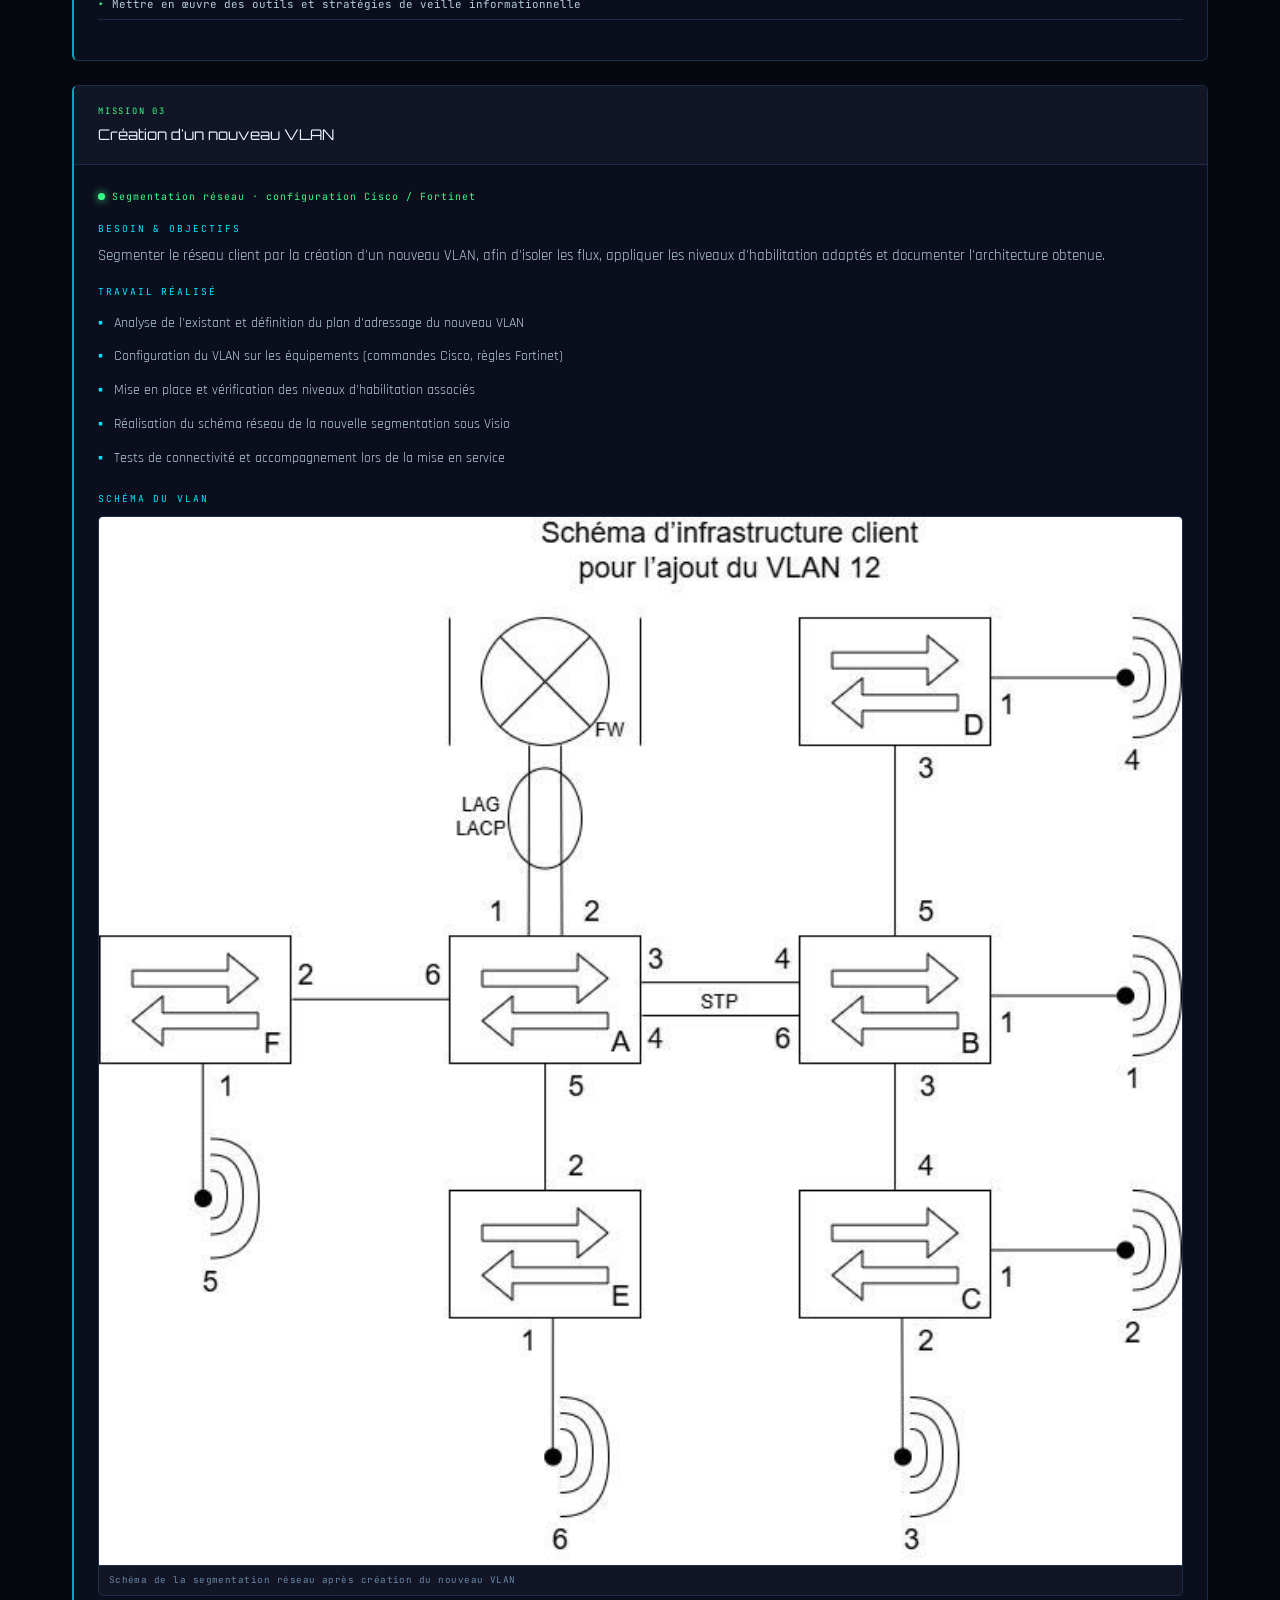
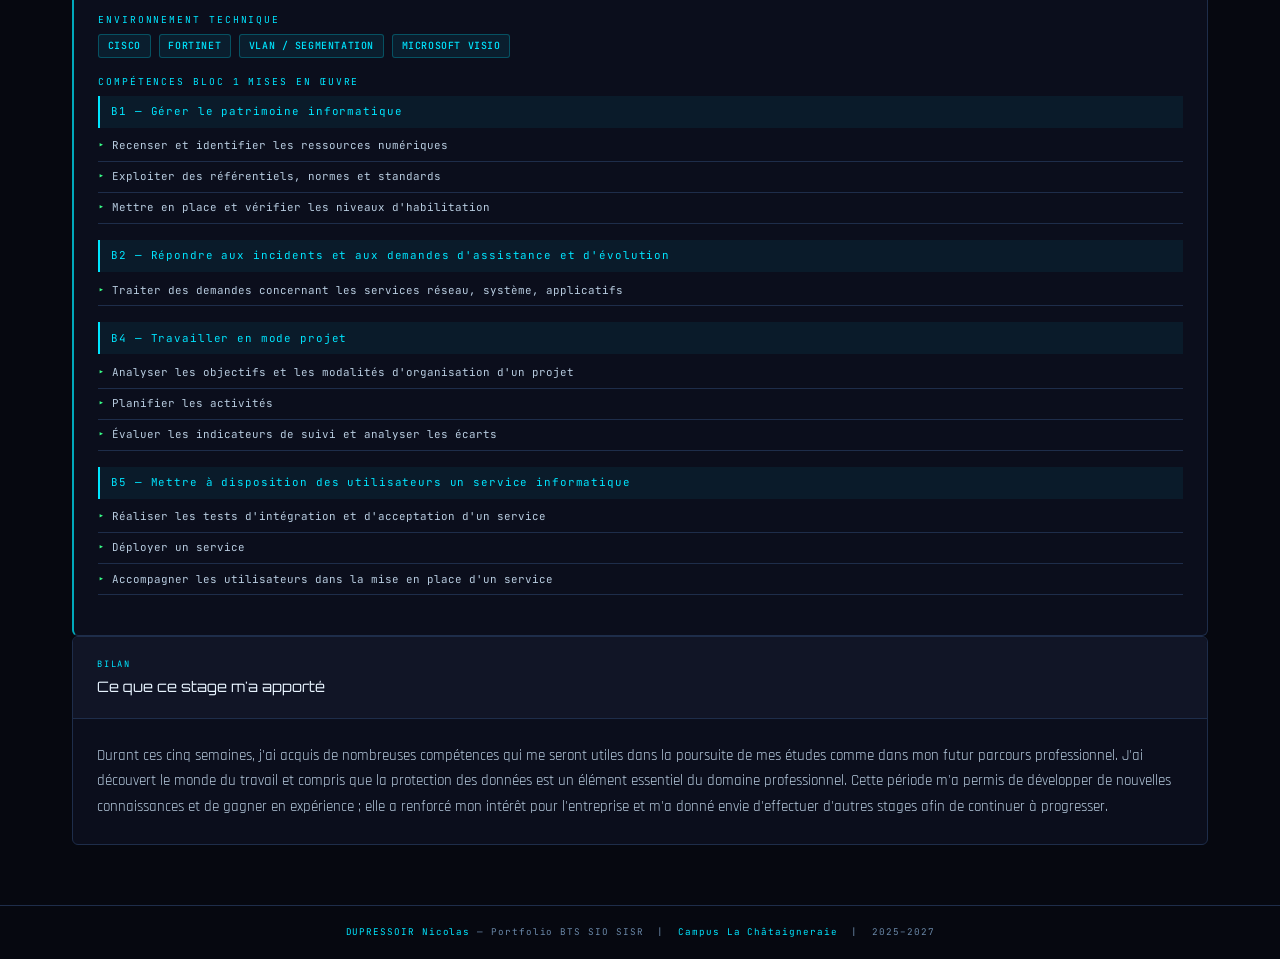
==== commit 0c101853: "Stages : onglets 1ere/2eme annee, missions Heliaq et captures" ====
--- a/html/stages.html
+++ b/html/stages.html
@@ -31,27 +31,460 @@
 <div class="container">
   <div class="section-title">Stages</div>
 
-  <div class="stages-grid">
-    <!-- Stage 1 -->
+  <!-- ─── Onglets ─── -->
+  <div class="rectorat-tabs">
+    <button class="rtab active" data-rtab="a1">1<sup>ère</sup> année — Heliaq</button>
+    <button class="rtab" data-rtab="a2">2<sup>ème</sup> année</button>
+  </div>
+
+  <!-- ══════════ ONGLET 1ère ANNÉE ══════════ -->
+  <div class="rtab-content active" id="rtab-a1">
+
+    <!-- Fiche d'identité du stage -->
     <div class="stage-card">
       <div class="stage-header">
-        <div class="stage-num">Stage 1ère année BTS SIO</div>
-        <div class="stage-title">Stage en entreprise</div>
+        <div class="stage-num">Stage 1ère année BTS SIO SISR</div>
+        <div class="stage-title">Heliaq — Direction technique, agence de Rouen</div>
       </div>
       <div class="stage-body">
-        <div class="stage-period"><span class="dot green"></span> 26 mai – 27 juin 2026</div>
-        <div class="placeholder-block">
-          <div class="ph-icon">🏢</div>
-          <p>Informations à compléter</p>
-          <p style="margin-top:.4rem;opacity:.6">Entreprise, missions, compétences développées…</p>
+        <div class="stage-meta">
+          <div class="meta-item">
+            <div class="meta-label">Entreprise</div>
+            <div class="meta-value">Heliaq (ex-Quadria → Koesio Corporate IT)</div>
+          </div>
+          <div class="meta-item">
+            <div class="meta-label">Service</div>
+            <div class="meta-value">Direction technique — Agence de Rouen (Bois-Guillaume)</div>
+          </div>
+          <div class="meta-item">
+            <div class="meta-label">Période</div>
+            <div class="meta-value">26 mai 2026 — 26 juin 2026</div>
+          </div>
+          <div class="meta-item">
+            <div class="meta-label">Durée</div>
+            <div class="meta-value">5 semaines</div>
+          </div>
+        </div>
+
+        <div class="modal-section-label">Contexte</div>
+        <p class="stage-prose">
+          Premier stage réalisé chez Heliaq, une Entreprise de Services du Numérique (ESN)
+          spécialisée dans les infrastructures IT, le cloud, la cybersécurité et l'infogérance.
+          Née de l'évolution Quadria → Koesio Corporate IT → Heliaq (mars 2025), l'entreprise
+          couvre depuis son agence du plateau Nord de Rouen la Seine-Maritime et l'Eure
+          (Le Havre, Harfleur, Pont-Audemer, Fécamp, Bolbec). Intégré à la direction technique,
+          j'ai découvert le fonctionnement concret d'un prestataire infrastructure : masterisation
+          de parc, audit réseau et administration système chez des clients réels.
+        </p>
+
+        <div class="modal-section-label">Organigramme</div>
+        <div class="figure-wide" onclick="openLightbox('../Images/stages/organigramme-heliaq.jpg')">
+          <img src="../Images/stages/organigramme-heliaq.jpg" alt="Organigramme de la direction technique Heliaq" />
+          <div class="shot-cap">Direction technique Heliaq — agence de Rouen · position du stagiaire</div>
+        </div>
+
+        <div class="modal-section-label">Activités de l'entreprise</div>
+        <div class="tech-list">
+          <span class="tag">Cybersécurité</span>
+          <span class="tag">Infogérance</span>
+          <span class="tag">Cloud</span>
+          <span class="tag">Infrastructures IT</span>
+          <span class="tag">Digital Workplace</span>
+          <span class="tag">Maintenance</span>
+          <span class="tag">Services managés (Heliaq Care)</span>
+          <span class="tag">Logistique &amp; déploiement</span>
+        </div>
+
+        <div class="modal-section-label">Environnement technologique</div>
+        <div class="tech-list">
+          <span class="tag green">Windows Server</span>
+          <span class="tag green">Active Directory</span>
+          <span class="tag green">DNS / DHCP</span>
+          <span class="tag green">VPN — FortiClient</span>
+          <span class="tag green">Fortinet</span>
+          <span class="tag green">Cisco</span>
+          <span class="tag green">Acronis</span>
+          <span class="tag green">Ninite</span>
+          <span class="tag green">FileZilla</span>
+          <span class="tag green">Ekahau</span>
+          <span class="tag green">Visio</span>
+          <span class="tag green">TeamViewer</span>
+          <span class="tag green">PowerShell</span>
+          <span class="tag green">Bash</span>
+          <span class="tag green">Sage X3</span>
+          <span class="tag green">Microsoft 365</span>
         </div>
       </div>
     </div>
 
-    <!-- Stage 2 -->
+    <!-- ─── Mission 1 ─── -->
+    <div class="mission-card">
+      <div class="mission-head">
+        <div class="mission-num">Mission 01 — Semaines 3 à 5</div>
+        <div class="mission-title">Masterisation de postes de travail &amp; déploiement PXE</div>
+      </div>
+      <div class="mission-body">
+        <div class="stage-period"><span class="dot green"></span> Image système standardisée · déploiement réseau</div>
+
+        <div class="modal-section-label">Besoin &amp; objectifs</div>
+        <p class="stage-prose">
+          Créer une image système standardisée afin d'uniformiser la configuration des postes
+          informatiques. L'objectif : faciliter le déploiement des ordinateurs, réduire le temps
+          d'installation et simplifier la maintenance grâce à une infrastructure de sauvegarde
+          centralisée.
+        </p>
+
+        <div class="modal-section-label">Travail réalisé</div>
+        <ul class="bullet-list">
+          <li>Préparation du poste de référence et raccordement au réseau de l'entreprise</li>
+          <li>Installation et configuration de l'image système (Windows), mises à jour et personnalisation du bureau</li>
+          <li>Déploiement automatisé des logiciels clients via Ninite</li>
+          <li>Transfert de l'image vers le serveur avec FileZilla, sauvegarde via Acronis True Image</li>
+          <li>Script Acronis en WinPE : <code>wpeinit</code> (init réseau), temporisation, <code>net use Z:</code> (montage du partage serveur), lancement de TrueImage.exe</li>
+          <li>Restauration par sélection de l'image, du mode, de la date de sauvegarde et des partitions du disque</li>
+          <li>Déploiement sur les autres postes par démarrage réseau PXE</li>
+          <li>Paramétrages finaux : mises à jour, mise en domaine, liaison des licences Microsoft</li>
+        </ul>
+
+        <div class="modal-section-label">Démarrage du poste en PXE</div>
+        <div class="figure-wide" onclick="openLightbox('../Images/stages/pxe-demarrage.jpg')">
+          <img src="../Images/stages/pxe-demarrage.jpg" alt="Menu de démarrage UEFI — amorçage réseau PXE" />
+          <div class="shot-cap">Sélection de l'amorçage réseau ONBOARD NIC (IPV4) dans le menu de boot</div>
+        </div>
+
+        <div class="modal-section-label">Captures — déploiement &amp; restauration</div>
+        <div class="shot-grid">
+          <div class="shot" onclick="openLightbox('../Images/stages/m1-01-logiciels-clients.jpg')">
+            <img src="../Images/stages/m1-01-logiciels-clients.jpg" alt="Installation des logiciels clients" />
+            <div class="shot-cap">Installation des logiciels clients</div>
+          </div>
+          <div class="shot" onclick="openLightbox('../Images/stages/m1-02-logiciels-clients.jpg')">
+            <img src="../Images/stages/m1-02-logiciels-clients.jpg" alt="Installation des logiciels clients" />
+            <div class="shot-cap">Installation des logiciels clients</div>
+          </div>
+          <div class="shot" onclick="openLightbox('../Images/stages/m1-03-ninite.jpg')">
+            <img src="../Images/stages/m1-03-ninite.jpg" alt="Ninite installe les logiciels clients" />
+            <div class="shot-cap">Ninite installe certains logiciels clients</div>
+          </div>
+          <div class="shot" onclick="openLightbox('../Images/stages/m1-04-demarrage-shift.jpg')">
+            <img src="../Images/stages/m1-04-demarrage-shift.jpg" alt="Démarrage des nouveaux postes avec Shift" />
+            <div class="shot-cap">Démarrage des nouveaux postes (touche Shift)</div>
+          </div>
+          <div class="shot" onclick="openLightbox('../Images/stages/m1-05-boitier-acronis.jpg')">
+            <img src="../Images/stages/m1-05-boitier-acronis.jpg" alt="Branchement du boîtier Acronis" />
+            <div class="shot-cap">Branchement du boîtier Acronis</div>
+          </div>
+          <div class="shot" onclick="openLightbox('../Images/stages/m1-06-redemarrage-usb-acronis.jpg')">
+            <img src="../Images/stages/m1-06-redemarrage-usb-acronis.jpg" alt="Redémarrage sur le périphérique USB Acronis" />
+            <div class="shot-cap">Redémarrage sur le périphérique USB Acronis</div>
+          </div>
+          <div class="shot" onclick="openLightbox('../Images/stages/m1-07-script-acronis.jpg')">
+            <img src="../Images/stages/m1-07-script-acronis.jpg" alt="Lancement du script Acronis" />
+            <div class="shot-cap">Lancement du script Acronis (WinPE)</div>
+          </div>
+          <div class="shot" onclick="openLightbox('../Images/stages/m1-08-choix-sauvegarde-restauration.jpg')">
+            <img src="../Images/stages/m1-08-choix-sauvegarde-restauration.jpg" alt="Choix entre sauvegarde et restauration" />
+            <div class="shot-cap">Choix : sauvegarde ou restauration</div>
+          </div>
+          <div class="shot" onclick="openLightbox('../Images/stages/m1-09-restauration-disque.jpg')">
+            <img src="../Images/stages/m1-09-restauration-disque.jpg" alt="Restauration du disque" />
+            <div class="shot-cap">Restauration du disque</div>
+          </div>
+          <div class="shot" onclick="openLightbox('../Images/stages/m1-10-recherche-image.jpg')">
+            <img src="../Images/stages/m1-10-recherche-image.jpg" alt="Recherche de l'image de restauration" />
+            <div class="shot-cap">Recherche de l'image de restauration</div>
+          </div>
+          <div class="shot" onclick="openLightbox('../Images/stages/m1-11-selection-image.jpg')">
+            <img src="../Images/stages/m1-11-selection-image.jpg" alt="Sélection de l'image de restauration" />
+            <div class="shot-cap">Sélection de l'image de restauration</div>
+          </div>
+          <div class="shot" onclick="openLightbox('../Images/stages/m1-12-mode-restauration.jpg')">
+            <img src="../Images/stages/m1-12-mode-restauration.jpg" alt="Choix du mode de restauration" />
+            <div class="shot-cap">Choix du mode de restauration</div>
+          </div>
+          <div class="shot" onclick="openLightbox('../Images/stages/m1-13-recherche-par-date.jpg')">
+            <img src="../Images/stages/m1-13-recherche-par-date.jpg" alt="Recherche par date de la sauvegarde" />
+            <div class="shot-cap">Recherche par date de la sauvegarde</div>
+          </div>
+          <div class="shot" onclick="openLightbox('../Images/stages/m1-14-selection-partitions.jpg')">
+            <img src="../Images/stages/m1-14-selection-partitions.jpg" alt="Sélection des parties du disque à restaurer" />
+            <div class="shot-cap">Sélection des parties du disque à restaurer</div>
+          </div>
+          <div class="shot" onclick="openLightbox('../Images/stages/m1-15-confirmation-restauration.jpg')">
+            <img src="../Images/stages/m1-15-confirmation-restauration.jpg" alt="Confirmation de la restauration" />
+            <div class="shot-cap">Confirmation de la restauration</div>
+          </div>
+          <div class="shot" onclick="openLightbox('../Images/stages/m1-16-parametrage-final.jpg')">
+            <img src="../Images/stages/m1-16-parametrage-final.jpg" alt="Paramétrages finaux" />
+            <div class="shot-cap">Paramétrages finaux — mise à jour</div>
+          </div>
+          <div class="shot" onclick="openLightbox('../Images/stages/m1-17-parametrage-final.jpg')">
+            <img src="../Images/stages/m1-17-parametrage-final.jpg" alt="Paramétrages finaux" />
+            <div class="shot-cap">Paramétrages finaux — mise en domaine</div>
+          </div>
+          <div class="shot" onclick="openLightbox('../Images/stages/m1-18-parametrage-final.jpg')">
+            <img src="../Images/stages/m1-18-parametrage-final.jpg" alt="Paramétrages finaux" />
+            <div class="shot-cap">Paramétrages finaux — liaison de licence Microsoft</div>
+          </div>
+          <div class="shot" onclick="openLightbox('../Images/stages/m1-19-parametrage-final.jpg')">
+            <img src="../Images/stages/m1-19-parametrage-final.jpg" alt="Paramétrages finaux" />
+            <div class="shot-cap">Paramétrages finaux — poste prêt à la livraison</div>
+          </div>
+        </div>
+
+        <div class="modal-section-label">Environnement technique</div>
+        <div class="tech-list">
+          <span class="tag">Windows / WinPE</span>
+          <span class="tag">PXE</span>
+          <span class="tag">Acronis True Image</span>
+          <span class="tag">Ninite</span>
+          <span class="tag">FileZilla</span>
+          <span class="tag">Serveur de déploiement</span>
+        </div>
+
+        <div class="modal-section-label">Compétences Bloc 1 mises en œuvre</div>
+        <div class="comp-block">
+          <div class="comp-code">B1 — Gérer le patrimoine informatique</div>
+          <ul class="comp-list">
+            <li>Recenser et identifier les ressources numériques</li>
+            <li>Exploiter des référentiels, normes et standards</li>
+            <li>Vérifier les conditions de la continuité d'un service</li>
+            <li>Gérer des sauvegardes</li>
+          </ul>
+        </div>
+        <div class="comp-block">
+          <div class="comp-code">B2 — Répondre aux incidents et aux demandes d'assistance et d'évolution</div>
+          <ul class="comp-list">
+            <li>Collecter, suivre et orienter des demandes</li>
+            <li>Traiter des demandes concernant les services réseau, système, applicatifs</li>
+          </ul>
+        </div>
+        <div class="comp-block">
+          <div class="comp-code">B4 — Travailler en mode projet</div>
+          <ul class="comp-list">
+            <li>Analyser les objectifs et les modalités d'organisation d'un projet</li>
+            <li>Planifier les activités</li>
+          </ul>
+        </div>
+        <div class="comp-block">
+          <div class="comp-code">B5 — Mettre à disposition des utilisateurs un service informatique</div>
+          <ul class="comp-list">
+            <li>Réaliser les tests d'intégration et d'acceptation d'un service</li>
+            <li>Déployer un service</li>
+            <li>Accompagner les utilisateurs dans la mise en place d'un service</li>
+          </ul>
+        </div>
+      </div>
+    </div>
+
+    <!-- ─── Mission 2 ─── -->
+    <div class="mission-card">
+      <div class="mission-head">
+        <div class="mission-num">Mission 02</div>
+        <div class="mission-title">Audit Wi-Fi d'un bâtiment sous Ekahau</div>
+      </div>
+      <div class="mission-body">
+        <div class="stage-period"><span class="dot green"></span> Cartographie radio · couverture &amp; plan de fréquences</div>
+
+        <div class="modal-section-label">Besoin &amp; objectifs</div>
+        <p class="stage-prose">
+          Réaliser l'audit de couverture Wi-Fi d'un bâtiment client afin de vérifier la qualité du
+          signal, positionner correctement les points d'accès et contrôler le plan de canaux sur
+          les bandes 2,4 GHz et 5 GHz.
+        </p>
+
+        <div class="modal-section-label">Travail réalisé</div>
+        <ul class="bullet-list">
+          <li>Relevé sur site : tracé du parcours de mesure étage par étage (rez-de-chaussée et étage)</li>
+          <li>Repérage et positionnement des points d'accès sur les plans</li>
+          <li>Cartographie complète de la couverture du rez-de-chaussée</li>
+          <li>Analyse du canal de fréquences et du recouvrement entre AP</li>
+          <li>Audit des bandes 2,4 GHz et 5 GHz avec le Sidekick 1 — constat de sa limite : il ne capte pas le Wi-Fi 6</li>
+          <li>Restitution des plans et schémas d'infrastructure sous Visio</li>
+        </ul>
+
+        <div class="modal-section-label">Captures — audit Ekahau</div>
+        <div class="shot-grid">
+          <div class="shot" onclick="openLightbox('../Images/stages/m2-01-trace.jpg')">
+            <img src="../Images/stages/m2-01-trace.jpg" alt="Tracé du parcours de mesure" />
+            <div class="shot-cap">Tracé du parcours de mesure</div>
+          </div>
+          <div class="shot" onclick="openLightbox('../Images/stages/m2-02-ap-etage-dessus.jpg')">
+            <img src="../Images/stages/m2-02-ap-etage-dessus.jpg" alt="Points d'accès de l'étage du dessus" />
+            <div class="shot-cap">AP — étage du dessus</div>
+          </div>
+          <div class="shot" onclick="openLightbox('../Images/stages/m2-03-ap-etage-dessus.jpg')">
+            <img src="../Images/stages/m2-03-ap-etage-dessus.jpg" alt="Points d'accès de l'étage du dessus" />
+            <div class="shot-cap">AP — étage du dessus</div>
+          </div>
+          <div class="shot" onclick="openLightbox('../Images/stages/m2-04-ap-rez-de-chaussee.jpg')">
+            <img src="../Images/stages/m2-04-ap-rez-de-chaussee.jpg" alt="Points d'accès du rez-de-chaussée" />
+            <div class="shot-cap">AP — rez-de-chaussée</div>
+          </div>
+          <div class="shot" onclick="openLightbox('../Images/stages/m2-05-ap-etage.jpg')">
+            <img src="../Images/stages/m2-05-ap-etage.jpg" alt="Points d'accès de l'étage" />
+            <div class="shot-cap">AP — étage</div>
+          </div>
+          <div class="shot" onclick="openLightbox('../Images/stages/m2-06-rez-de-chaussee-complet.jpg')">
+            <img src="../Images/stages/m2-06-rez-de-chaussee-complet.jpg" alt="Couverture complète du rez-de-chaussée" />
+            <div class="shot-cap">Rez-de-chaussée complet</div>
+          </div>
+          <div class="shot" onclick="openLightbox('../Images/stages/m2-07-canal-de-frequences.jpg')">
+            <img src="../Images/stages/m2-07-canal-de-frequences.jpg" alt="Plan des canaux de fréquences" />
+            <div class="shot-cap">Canal de fréquences</div>
+          </div>
+          <div class="shot" onclick="openLightbox('../Images/stages/m2-08-sidekick.jpg')">
+            <img src="../Images/stages/m2-08-sidekick.jpg" alt="Audit Wi-Fi avec le Sidekick 1" />
+            <div class="shot-cap">Audit 2,4 / 5 GHz — Sidekick 1</div>
+          </div>
+          <div class="shot" onclick="openLightbox('../Images/stages/m2-09-sidekick.jpg')">
+            <img src="../Images/stages/m2-09-sidekick.jpg" alt="Audit Wi-Fi avec le Sidekick 1" />
+            <div class="shot-cap">Audit 2,4 / 5 GHz — Sidekick 1</div>
+          </div>
+        </div>
+
+        <div class="modal-section-label">Environnement technique</div>
+        <div class="tech-list">
+          <span class="tag">Ekahau</span>
+          <span class="tag">Sidekick 1</span>
+          <span class="tag">Wi-Fi 2,4 / 5 GHz</span>
+          <span class="tag">Microsoft Visio</span>
+        </div>
+
+        <div class="modal-section-label">Compétences Bloc 1 mises en œuvre</div>
+        <div class="comp-block">
+          <div class="comp-code">B1 — Gérer le patrimoine informatique</div>
+          <ul class="comp-list">
+            <li>Recenser et identifier les ressources numériques</li>
+            <li>Exploiter des référentiels, normes et standards</li>
+          </ul>
+        </div>
+        <div class="comp-block">
+          <div class="comp-code">B2 — Répondre aux incidents et aux demandes d'assistance et d'évolution</div>
+          <ul class="comp-list">
+            <li>Traiter des demandes concernant les services réseau, système, applicatifs</li>
+          </ul>
+        </div>
+        <div class="comp-block">
+          <div class="comp-code">B4 — Travailler en mode projet</div>
+          <ul class="comp-list">
+            <li>Analyser les objectifs et les modalités d'organisation d'un projet</li>
+            <li>Planifier les activités</li>
+            <li>Évaluer les indicateurs de suivi et analyser les écarts</li>
+          </ul>
+        </div>
+        <div class="comp-block">
+          <div class="comp-code">B5 — Mettre à disposition des utilisateurs un service informatique</div>
+          <ul class="comp-list">
+            <li>Réaliser les tests d'intégration et d'acceptation d'un service</li>
+          </ul>
+        </div>
+        <div class="comp-block">
+          <div class="comp-code">B6 — Organiser son développement professionnel</div>
+          <ul class="comp-list">
+            <li>Mettre en œuvre des outils et stratégies de veille informationnelle</li>
+          </ul>
+        </div>
+      </div>
+    </div>
+
+    <!-- ─── Mission 3 ─── -->
+    <div class="mission-card">
+      <div class="mission-head">
+        <div class="mission-num">Mission 03</div>
+        <div class="mission-title">Création d'un nouveau VLAN</div>
+      </div>
+      <div class="mission-body">
+        <div class="stage-period"><span class="dot green"></span> Segmentation réseau · configuration Cisco / Fortinet</div>
+
+        <div class="modal-section-label">Besoin &amp; objectifs</div>
+        <p class="stage-prose">
+          Segmenter le réseau client par la création d'un nouveau VLAN, afin d'isoler les flux,
+          appliquer les niveaux d'habilitation adaptés et documenter l'architecture obtenue.
+        </p>
+
+        <div class="modal-section-label">Travail réalisé</div>
+        <ul class="bullet-list">
+          <li>Analyse de l'existant et définition du plan d'adressage du nouveau VLAN</li>
+          <li>Configuration du VLAN sur les équipements (commandes Cisco, règles Fortinet)</li>
+          <li>Mise en place et vérification des niveaux d'habilitation associés</li>
+          <li>Réalisation du schéma réseau de la nouvelle segmentation sous Visio</li>
+          <li>Tests de connectivité et accompagnement lors de la mise en service</li>
+        </ul>
+
+        <div class="modal-section-label">Schéma du VLAN</div>
+        <div class="figure-wide" onclick="openLightbox('../Images/stages/m3-01-schema-vlan.jpg')">
+          <img src="../Images/stages/m3-01-schema-vlan.jpg" alt="Schéma du nouveau VLAN" />
+          <div class="shot-cap">Schéma de la segmentation réseau après création du nouveau VLAN</div>
+        </div>
+
+        <div class="modal-section-label">Environnement technique</div>
+        <div class="tech-list">
+          <span class="tag">Cisco</span>
+          <span class="tag">Fortinet</span>
+          <span class="tag">VLAN / segmentation</span>
+          <span class="tag">Microsoft Visio</span>
+        </div>
+
+        <div class="modal-section-label">Compétences Bloc 1 mises en œuvre</div>
+        <div class="comp-block">
+          <div class="comp-code">B1 — Gérer le patrimoine informatique</div>
+          <ul class="comp-list">
+            <li>Recenser et identifier les ressources numériques</li>
+            <li>Exploiter des référentiels, normes et standards</li>
+            <li>Mettre en place et vérifier les niveaux d'habilitation</li>
+          </ul>
+        </div>
+        <div class="comp-block">
+          <div class="comp-code">B2 — Répondre aux incidents et aux demandes d'assistance et d'évolution</div>
+          <ul class="comp-list">
+            <li>Traiter des demandes concernant les services réseau, système, applicatifs</li>
+          </ul>
+        </div>
+        <div class="comp-block">
+          <div class="comp-code">B4 — Travailler en mode projet</div>
+          <ul class="comp-list">
+            <li>Analyser les objectifs et les modalités d'organisation d'un projet</li>
+            <li>Planifier les activités</li>
+            <li>Évaluer les indicateurs de suivi et analyser les écarts</li>
+          </ul>
+        </div>
+        <div class="comp-block">
+          <div class="comp-code">B5 — Mettre à disposition des utilisateurs un service informatique</div>
+          <ul class="comp-list">
+            <li>Réaliser les tests d'intégration et d'acceptation d'un service</li>
+            <li>Déployer un service</li>
+            <li>Accompagner les utilisateurs dans la mise en place d'un service</li>
+          </ul>
+        </div>
+      </div>
+    </div>
+
+    <!-- ─── Bilan ─── -->
     <div class="stage-card">
       <div class="stage-header">
-        <div class="stage-num">Stage 2ème année BTS SIO</div>
+        <div class="stage-num">Bilan</div>
+        <div class="stage-title">Ce que ce stage m'a apporté</div>
+      </div>
+      <div class="stage-body">
+        <p class="stage-prose">
+          Durant ces cinq semaines, j'ai acquis de nombreuses compétences qui me seront utiles dans
+          la poursuite de mes études comme dans mon futur parcours professionnel. J'ai découvert le
+          monde du travail et compris que la protection des données est un élément essentiel du
+          domaine professionnel. Cette période m'a permis de développer de nouvelles connaissances
+          et de gagner en expérience ; elle a renforcé mon intérêt pour l'entreprise et m'a donné
+          envie d'effectuer d'autres stages afin de continuer à progresser.
+        </p>
+      </div>
+    </div>
+
+  </div>
+
+  <!-- ══════════ ONGLET 2ème ANNÉE ══════════ -->
+  <div class="rtab-content" id="rtab-a2">
+    <div class="stage-card">
+      <div class="stage-header">
+        <div class="stage-num">Stage 2ème année BTS SIO SISR</div>
         <div class="stage-title">Stage en entreprise</div>
       </div>
       <div class="stage-body">
@@ -59,17 +492,45 @@
         <div class="placeholder-block">
           <div class="ph-icon">⏳</div>
           <p>À venir</p>
-          <p style="margin-top:.4rem;opacity:.6">Informations à renseigner ultérieurement</p>
+          <p style="margin-top:.4rem;opacity:.6">Entreprise, missions, compétences validées…</p>
         </div>
       </div>
     </div>
   </div>
+
 </div>
 </section>
+
+<!-- LIGHTBOX CAPTURES -->
+<div class="lb-overlay" id="lb-overlay" onclick="closeLightbox()">
+  <img id="lb-img" src="" alt="Capture de stage" />
+</div>
 
 <!-- FOOTER -->
 <footer>
   <span>DUPRESSOIR Nicolas</span> — Portfolio BTS SIO SISR &nbsp;|&nbsp; <span>Campus La Châtaigneraie</span> &nbsp;|&nbsp; 2025–2027
 </footer>
+
+<script>
+/* ─── ONGLETS STAGES ─── */
+document.querySelectorAll('.rtab').forEach(btn => {
+  btn.addEventListener('click', () => {
+    document.querySelectorAll('.rtab').forEach(b => b.classList.remove('active'));
+    document.querySelectorAll('.rtab-content').forEach(c => c.classList.remove('active'));
+    btn.classList.add('active');
+    document.getElementById('rtab-' + btn.dataset.rtab).classList.add('active');
+  });
+});
+
+/* ─── LIGHTBOX CAPTURES ─── */
+function openLightbox(src) {
+  document.getElementById('lb-img').src = src;
+  document.getElementById('lb-overlay').classList.add('open');
+}
+function closeLightbox() {
+  document.getElementById('lb-overlay').classList.remove('open');
+}
+document.addEventListener('keydown', e => { if (e.key === 'Escape') closeLightbox(); });
+</script>
 </body>
 </html>
--- a/style/style.css
+++ b/style/style.css
@@ -811,3 +811,135 @@
 .page.active > .container > *:nth-child(4) { animation-delay: .21s; }
 .page.active > .container > *:nth-child(5) { animation-delay: .28s; }
 .page.active > .container > *:nth-child(6) { animation-delay: .35s; }
+
+/* ═══════════════════════════════════════════════
+   PAGE : STAGES — fiche, missions, compétences
+═══════════════════════════════════════════════ */
+.stage-meta {
+  display: grid;
+  grid-template-columns: repeat(2, 1fr);
+  gap: 1rem 2rem;
+  padding-bottom: 1.2rem;
+  margin-bottom: .4rem;
+  border-bottom: 1px solid var(--border);
+}
+.meta-label {
+  font-family: var(--font-mono);
+  font-size: .55rem;
+  letter-spacing: .2em;
+  text-transform: uppercase;
+  color: var(--cyan);
+  margin-bottom: .25rem;
+}
+.meta-value { font-size: .9rem; color: var(--txt-hi); font-weight: 600; }
+
+.stage-prose { font-size: .92rem; color: var(--txt); line-height: 1.75; }
+
+/* ─── Carte mission ─── */
+.mission-card {
+  background: var(--panel);
+  border: 1px solid var(--border);
+  border-left: 2px solid var(--cyan-dim);
+  border-radius: 6px;
+  overflow: hidden;
+  margin-top: 1.5rem;
+}
+.mission-head {
+  background: var(--bg3);
+  border-bottom: 1px solid var(--border);
+  padding: 1.1rem 1.5rem;
+}
+.mission-num {
+  font-family: var(--font-mono);
+  font-size: .55rem;
+  color: var(--green);
+  letter-spacing: .2em;
+  text-transform: uppercase;
+  margin-bottom: .3rem;
+}
+.mission-title { font-family: var(--font-title); font-size: .92rem; color: var(--txt-hi); }
+.mission-body { padding: 1.5rem; }
+
+/* ─── Listes à puces ─── */
+.bullet-list { list-style: none; }
+.bullet-list li {
+  font-size: .88rem;
+  color: var(--txt);
+  padding: .35rem 0 .35rem 1rem;
+  position: relative;
+}
+.bullet-list li::before {
+  content: '▪';
+  position: absolute;
+  left: 0;
+  color: var(--cyan);
+}
+.bullet-list code {
+  font-family: var(--font-mono);
+  font-size: .78rem;
+  color: var(--green);
+  background: rgba(57,255,137,0.07);
+  border: 1px solid rgba(57,255,137,0.18);
+  border-radius: 3px;
+  padding: .05rem .3rem;
+}
+
+/* ─── Bloc compétences ─── */
+.comp-block { margin-bottom: 1rem; }
+.comp-code {
+  font-family: var(--font-mono);
+  font-size: .68rem;
+  letter-spacing: .08em;
+  color: var(--cyan);
+  background: rgba(0,229,255,0.06);
+  border-left: 2px solid var(--cyan);
+  padding: .45rem .7rem;
+  margin-bottom: .2rem;
+}
+.rtab sup { font-size: .6em; }
+
+@media (max-width: 768px) {
+  .stage-meta { grid-template-columns: 1fr; }
+}
+
+/* ─── Galerie de captures (stages) ─── */
+.shot-grid {
+  display: grid;
+  grid-template-columns: repeat(3, 1fr);
+  gap: 1rem;
+  margin-top: .6rem;
+}
+.shot {
+  background: var(--bg3);
+  border: 1px solid var(--border);
+  border-radius: 5px;
+  overflow: hidden;
+  cursor: zoom-in;
+  transition: border-color .2s, transform .2s;
+}
+.shot:hover { border-color: var(--cyan-dim); transform: translateY(-3px); }
+.shot img { width: 100%; height: 150px; object-fit: cover; display: block; background: var(--bg); }
+.shot-cap {
+  font-family: var(--font-mono);
+  font-size: .58rem;
+  letter-spacing: .05em;
+  color: var(--txt2);
+  padding: .5rem .6rem;
+  border-top: 1px solid var(--border);
+  line-height: 1.45;
+}
+.figure-wide {
+  background: var(--bg3);
+  border: 1px solid var(--border);
+  border-radius: 5px;
+  overflow: hidden;
+  cursor: zoom-in;
+  margin-top: .6rem;
+  transition: border-color .2s;
+}
+.figure-wide:hover { border-color: var(--cyan-dim); }
+.figure-wide img { width: 100%; display: block; background: #fff; }
+.figure-wide .shot-cap { border-top: 1px solid var(--border); }
+
+@media (max-width: 900px) { .shot-grid { grid-template-columns: repeat(2, 1fr); } }
+@media (max-width: 560px) { .shot-grid { grid-template-columns: 1fr; } }
